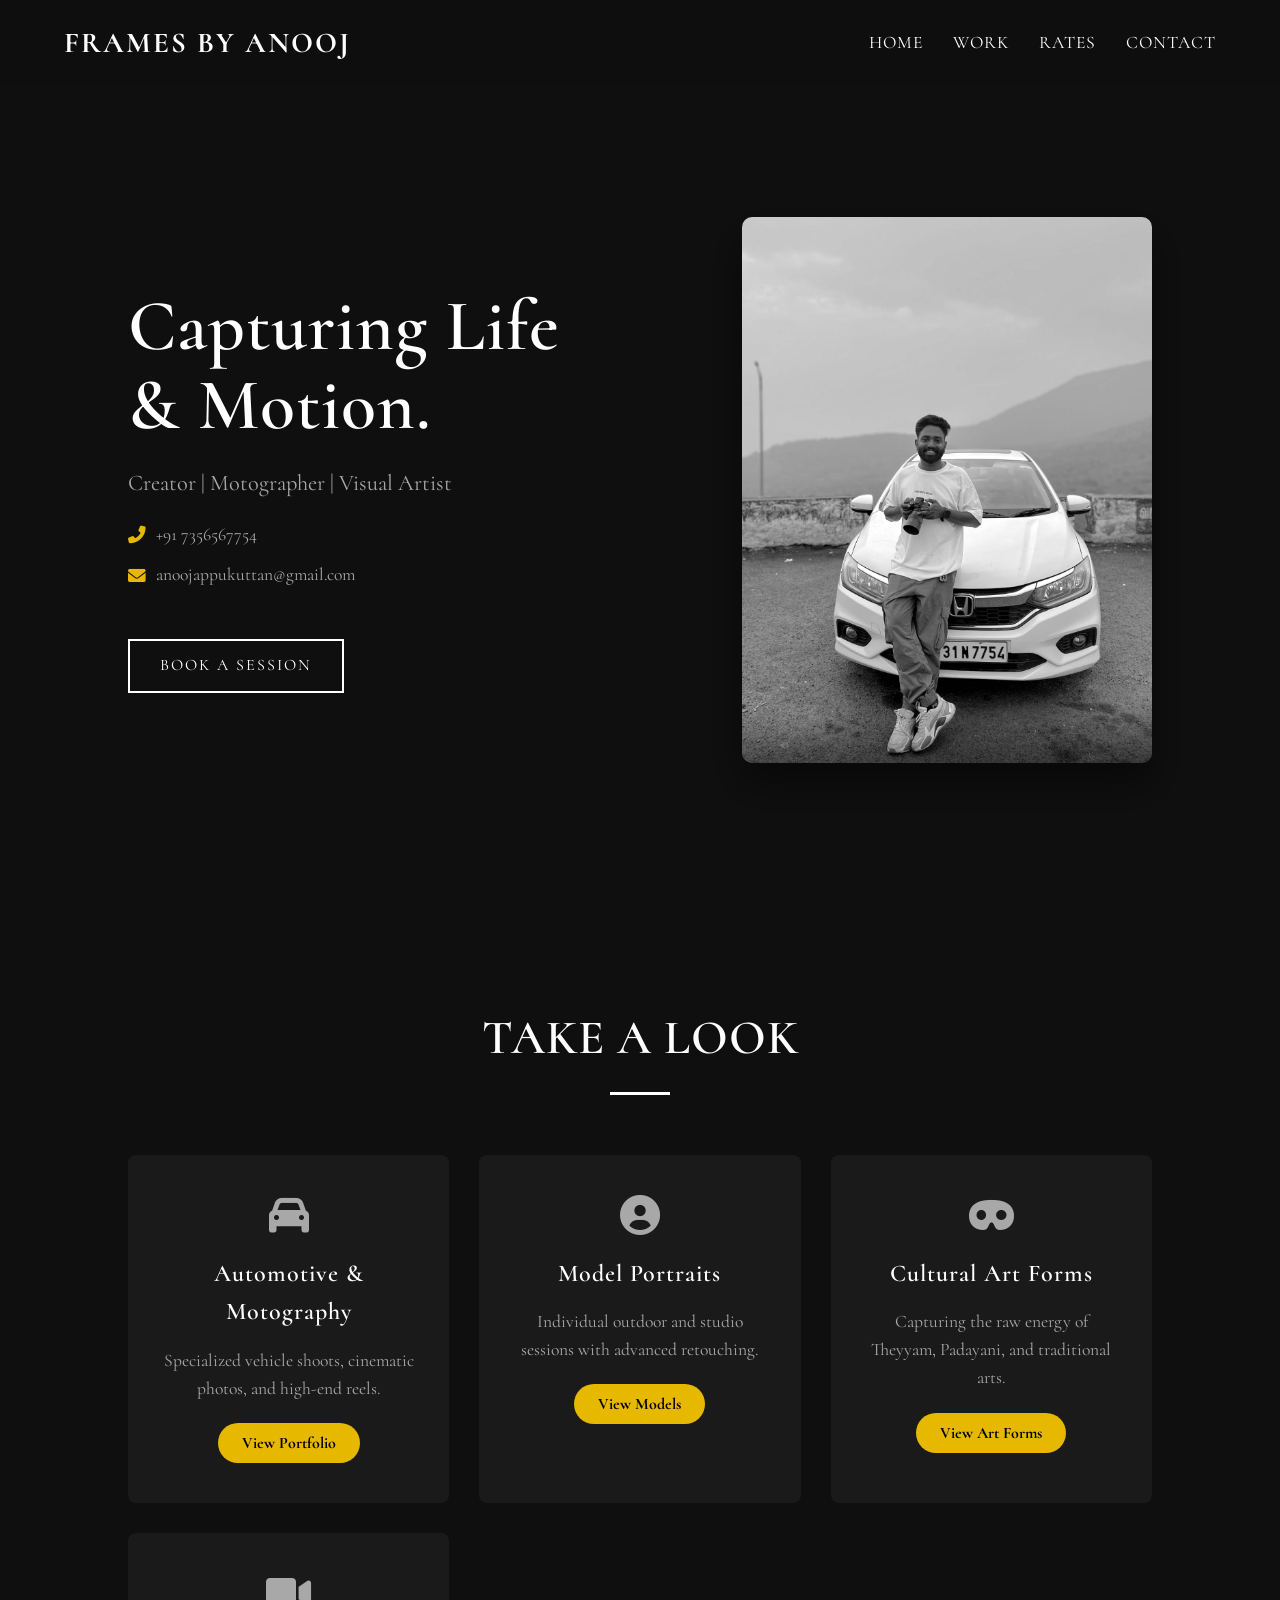
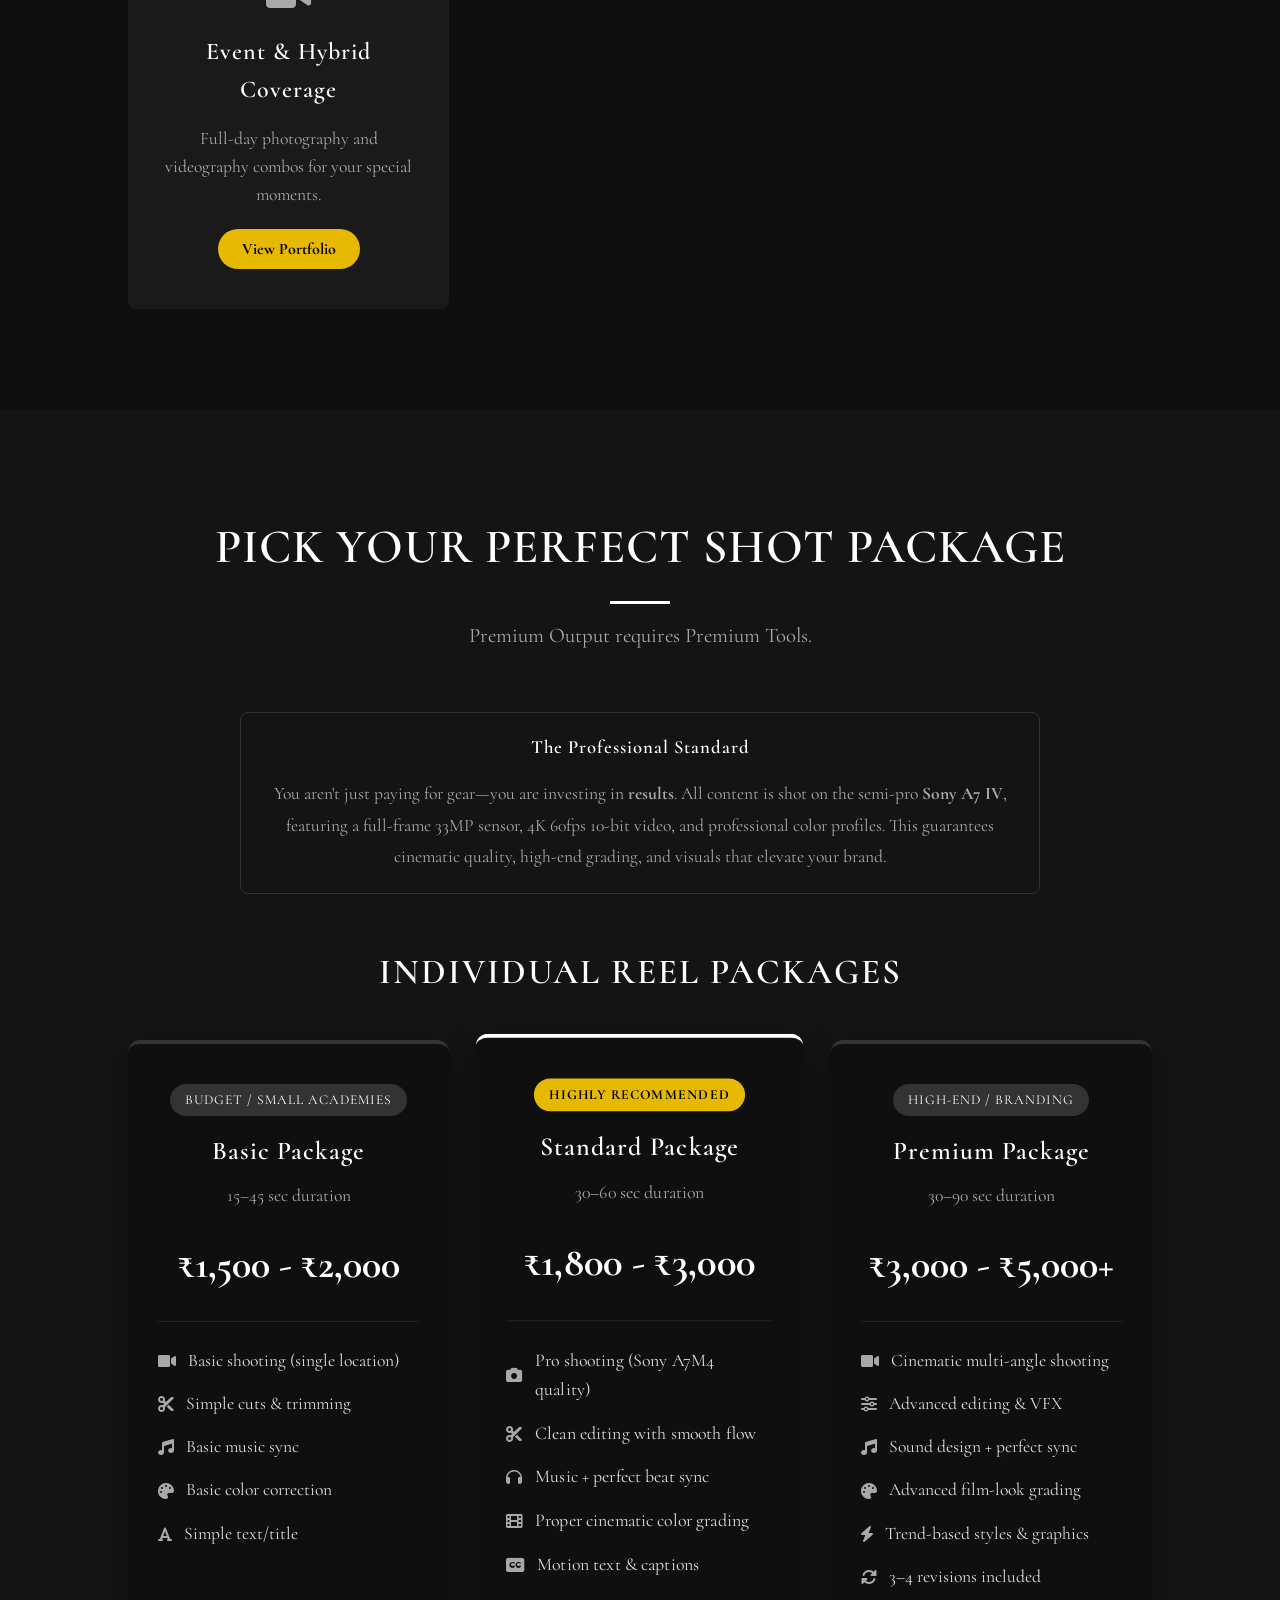
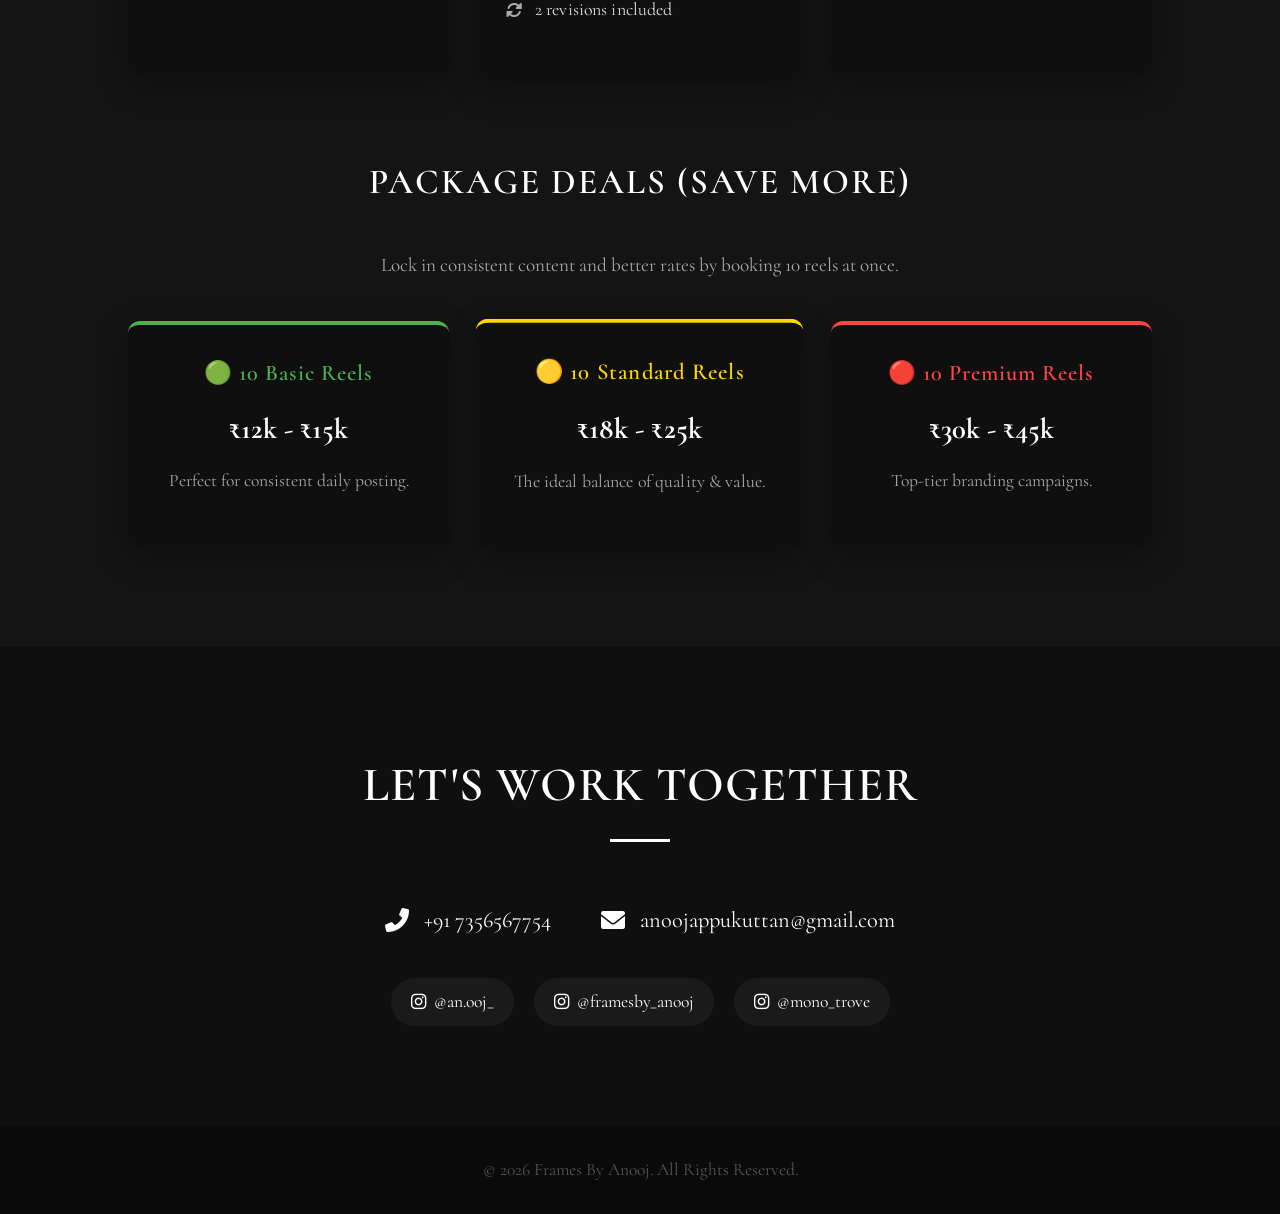
==== index.html @ c756875a "Update index.html" ====
<!DOCTYPE html>
<html lang="en">
<head>
    <meta charset="UTF-8">
    <meta name="viewport" content="width=device-width, initial-scale=1.0">
    <title>Frames By Anooj | Professional Photography & Videography</title>
    <link rel="preconnect" href="https://fonts.googleapis.com">
    <link rel="preconnect" href="https://fonts.gstatic.com" crossorigin>
    <link href="https://fonts.googleapis.com/css2?family=Cormorant:ital,wght@0,300..700;1,300..700&display=swap" rel="stylesheet">
    <link href="https://cdnjs.cloudflare.com/ajax/libs/font-awesome/6.0.0/css/all.min.css" rel="stylesheet">

    <style>
        /* Base Styles & Resets */
        * {
            margin: 0;
            padding: 0;
            box-sizing: border-box;
            font-family: 'Cormorant', serif;
        }

        html {
            scroll-behavior: smooth;
        }

        body {
            background-color: #0f0f0f;
            color: #ffffff;
            line-height: 1.6;
        }

        /* Typography & Colors */
        h1, h2, h3, h4 {
            font-weight: 600;
            letter-spacing: 1px;
        }

        p {
            font-size: 1.1rem;
        }

        a {
            text-decoration: none;
            color: #ffffff;
            transition: color 0.3s ease;
        }

        a:hover {
            color: #a8a8a8;
        }

        .btn {
            display: inline-block;
            padding: 12px 30px;
            margin-top: 20px;
            border: 2px solid #fff;
            color: #fff;
            text-transform: uppercase;
            font-size: 1rem;
            letter-spacing: 2px;
            transition: all 0.3s ease;
        }

        .btn:hover {
            background-color: #fff;
            color: #0f0f0f;
        }

        /* Navigation */
        nav {
            display: flex;
            justify-content: space-between;
            align-items: center;
            padding: 20px 5%;
            position: fixed;
            width: 100%;
            top: 0;
            z-index: 1000;
            background-color: rgba(15, 15, 15, 0.95);
            backdrop-filter: blur(10px);
        }

        .logo {
            font-size: 1.8rem;
            font-weight: bold;
            letter-spacing: 2px;
        }

        .nav-links {
            list-style: none;
            display: flex;
            gap: 30px;
        }

        .nav-links li a {
            font-size: 1.1rem;
            text-transform: uppercase;
            letter-spacing: 1px;
        }

        .hamburger {
            display: none;
            cursor: pointer;
            font-size: 1.5rem;
        }

        /* Hero Section */
        .hero {
            min-height: 100vh;
            display: flex;
            align-items: center;
            justify-content: space-between;
            padding: 0 10%;
            padding-top: 80px;
        }

        .hero-text {
            flex: 1;
        }

        .hero-text h1 {
            font-size: 4.5rem;
            line-height: 1.1;
            margin-bottom: 20px;
        }

        .hero-text p {
            font-size: 1.4rem;
            color: #a8a8a8;
            margin-bottom: 30px;
        }

        .hero-img {
            flex: 1;
            display: flex;
            justify-content: flex-end;
        }

        .hero-img img {
            max-width: 80%;
            border-radius: 10px;
            box-shadow: 0 20px 40px rgba(0,0,0,0.5);
            filter: grayscale(100%);
            transition: filter 0.5s ease;
        }

        .hero-img img:hover {
            filter: grayscale(0%);
        }

        /* Sections */
        .section-padding {
            padding: 100px 10%;
        }

        .section-title {
            text-align: center;
            margin-bottom: 60px;
        }

        .section-title h2 {
            font-size: 3rem;
            text-transform: uppercase;
        }

        .subtitle {
            color: #a8a8a8;
            margin-top: 15px;
            font-size: 1.3rem;
        }

        .underline {
            height: 3px;
            width: 60px;
            background-color: #fff;
            margin: 15px auto 0;
        }

        /* Services Grid */
        .services-grid {
            display: grid;
            grid-template-columns: repeat(auto-fit, minmax(250px, 1fr));
            gap: 30px;
        }

        .service-card {
            background-color: #1a1a1a;
            padding: 40px 30px;
            border-radius: 8px;
            text-align: center;
            transition: transform 0.3s ease;
        }

        .service-card:hover {
            transform: translateY(-10px);
        }

        .service-card i {
            font-size: 2.5rem;
            margin-bottom: 20px;
            color: #a8a8a8;
        }

        .service-card h3 {
            margin-bottom: 15px;
            font-size: 1.5rem;
        }

        .service-card p {
            color: #a8a8a8;
            font-size: 1.1rem;
        }

        /* Pricing Grid */
        .pricing {
            background-color: #141414;
        }

        .pricing-category h3 {
            text-align: center;
            margin-bottom: 40px;
            color: #fff;
            font-size: 2.2rem;
            text-transform: uppercase;
            letter-spacing: 2px;
        }

        .pricing-grid {
            display: grid;
            grid-template-columns: repeat(auto-fit, minmax(280px, 1fr));
            gap: 30px;
        }

        .pricing-card {
            background-color: #0f0f0f;
            padding: 40px 30px;
            border-radius: 12px;
            border-top: 4px solid #333;
            text-align: center;
            transition: all 0.3s ease;
            box-shadow: 0 10px 30px rgba(0,0,0,0.3);
        }

        .pricing-card.premium {
            border-top: 4px solid #fff;
            transform: scale(1.02);
        }

        .pricing-card:hover {
            transform: translateY(-10px);
            border-top-color: #fff;
        }

        .pricing-card h4 {
            font-size: 1.6rem;
            margin-bottom: 10px;
        }

        .pricing-card .duration, .pricing-card .desc {
            color: #a8a8a8;
            font-size: 1.1rem;
            margin-bottom: 20px;
            min-height: 30px;
        }

        .pricing-card .rate {
            font-size: 2.5rem;
            font-weight: bold;
            color: #fff;
            margin-bottom: 25px;
        }

        .pricing-card ul {
            list-style: none;
            text-align: left;
            border-top: 1px solid #222;
            padding-top: 25px;
        }

        .pricing-card ul li {
            margin-bottom: 15px;
            font-size: 1.1rem;
            color: #ddd;
            display: flex;
            align-items: center;
        }

        .pricing-card ul li i {
            color: #a8a8a8;
            margin-right: 12px;
            font-size: 1rem;
        }

        /* Contact Section */
        .contact-container {
            display: flex;
            flex-direction: column;
            align-items: center;
            gap: 40px;
        }

        .contact-info {
            display: flex;
            gap: 50px;
            flex-wrap: wrap;
            justify-content: center;
        }

        .info-item {
            display: flex;
            align-items: center;
            gap: 15px;
            font-size: 1.4rem;
        }

        .info-item i {
            font-size: 1.5rem;
        }

        .social-links {
            display: flex;
            gap: 20px;
            flex-wrap: wrap;
            justify-content: center;
        }

        .social-icon {
            display: flex;
            align-items: center;
            gap: 8px;
            padding: 10px 20px;
            background-color: #1a1a1a;
            border-radius: 30px;
            font-size: 1.1rem;
        }

        .social-icon:hover {
            background-color: #333;
        }

        /* Footer */
        footer {
            text-align: center;
            padding: 30px;
            background-color: #0a0a0a;
            color: #555;
            font-size: 1rem;
        }

        /* Animations */
        .fade-in {
            opacity: 0;
            transform: translateY(30px);
            transition: opacity 0.8s ease, transform 0.8s ease;
        }

        .fade-in.appear {
            opacity: 1;
            transform: translateY(0);
        }

        /* --- View Work Button Styles --- */
        .view-work-btn {
            margin-top: 20px;
            padding: 10px 24px;
            background-color: #e6b800;
            color: #000;
            border: none;
            border-radius: 25px;
            font-size: 1rem;
            font-weight: bold;
            cursor: pointer;
            transition: transform 0.3s ease, box-shadow 0.3s ease;
        }

        .view-work-btn:hover {
            transform: translateY(-3px);
            box-shadow: 0 5px 15px rgba(230, 184, 0, 0.4);
        }

        /* --- Modal & Gallery Styles --- */
        .modal {
            display: none;
            position: fixed;
            z-index: 2000;
            left: 0;
            top: 0;
            width: 100%;
            height: 100%;
            background-color: rgba(10, 10, 10, 0.95);
            overflow-y: auto;
            padding-bottom: 50px;
        }

        .close-modal {
            position: fixed;
            top: 20px;
            right: 35px;
            color: #f1f1f1;
            font-size: 45px;
            font-weight: bold;
            cursor: pointer;
            z-index: 2001;
            transition: color 0.3s;
        }

        .close-modal:hover {
            color: #e6b800;
        }

        .modal-content {
            display: grid;
            grid-template-columns: repeat(auto-fit, minmax(300px, 1fr));
            gap: 20px;
            padding: 80px 5% 20px;
            max-width: 1200px;
            margin: auto;
        }

        /* --- Bulletproof Anti-Save Image Protection & Hover Animations --- */
        .image-wrapper {
            position: relative;
            width: 100%;
            aspect-ratio: 4 / 5; /* This locks every image into a uniform, professional portrait shape */
            border-radius: 8px;
            overflow: hidden; 
            cursor: pointer;
        }

        .image-wrapper img {
            width: 100%;
            height: 100%; /* Forces the image to fill the new aspect ratio */
            object-fit: cover; /* Crops the image perfectly so it never stretches or squishes */
            display: block;
            border-radius: 8px;
            
            /* The smooth zoom transition */
            transition: transform 0.5s ease-in-out;
            
            /* Stops users from selecting or touching the image directly */
            -webkit-user-select: none;
            -moz-user-select: none;
            -ms-user-select: none;
            user-select: none;
            pointer-events: none; 
        }

        /* The Zoom Effect when hovering over the wrapper */
        .image-wrapper:hover img {
            transform: scale(1.08); /* Increased to 1.08 to make it highly visible */
        }

        /* The Invisible Shield that blocks right-clicks on the actual image */
        .image-wrapper::after {
            content: '';
            position: absolute;
            top: 0; 
            left: 0; 
            width: 100%; 
            height: 100%;
            z-index: 10;
            background: rgba(0,0,0,0); /* Forces browsers to see this as a solid, clickable layer */
        }

        /* Responsive Design */
        @media (max-width: 768px) {
            .hero {
                flex-direction: column-reverse;
                text-align: center;
                padding-top: 120px;
            }
            
            .hero-img {
                justify-content: center;
                margin-bottom: 40px;
            }
            
            .hero-img img {
                max-width: 100%;
            }
            
            .hero-text h1 {
                font-size: 3.2rem;
            }
            
            .nav-links {
                display: none; 
            }
            
            .hamburger {
                display: block;
            }
            
            .contact-info {
                flex-direction: column;
                gap: 20px;
            }
            
            .pricing-card.premium {
                transform: scale(1);
            }
        }

        /* --- Full View Lightbox Styles --- */
        .full-view-modal {
            display: none;
            position: fixed;
            z-index: 3000; /* Higher than the gallery modal */
            left: 0;
            top: 0;
            width: 100%;
            height: 100%;
            background-color: rgba(0, 0, 0, 0.98); 
            justify-content: center;
            align-items: center;
        }

        .close-full-view {
            position: absolute;
            top: 20px;
            right: 35px;
            color: #f1f1f1;
            font-size: 45px;
            font-weight: bold;
            cursor: pointer;
            z-index: 3001;
            transition: color 0.3s;
        }

        .close-full-view:hover {
            color: #e6b800;
        }

        .full-view-content {
            max-width: 90%;
            max-height: 90vh;
            border-radius: 4px;
            box-shadow: 0 0 20px rgba(0,0,0,0.8);
            pointer-events: auto; /* Allows the right-click to register on the image */
        }
        /* --- Contact Link Styles --- */
        .info-item a {
            color: #ffffff;
            text-decoration: none;
            transition: color 0.3s ease;
        }

        .info-item a:hover {
            color: #e6b800; /* Adds a nice gold hover effect matching your buttons */
        }

        /* --- Hero Section Contact Info --- */
        .hero-contact {
            display: flex;
            flex-direction: column;
            gap: 12px;
            margin-bottom: 30px;
        }

        .hero-contact a {
            color: #a8a8a8;
            font-size: 1.1rem;
            display: flex;
            align-items: center;
            gap: 10px;
            width: fit-content;
        }

        .hero-contact a i {
            color: #e6b800;
        }

        .hero-contact a:hover {
            color: #ffffff;
        }
    </style>
</head>
<body>

    <nav id="navbar">
        <div class="logo">FRAMES BY ANOOJ</div>
        <ul class="nav-links">
            <li><a href="#home">Home</a></li>
            <li><a href="#portfolio">Work</a></li>
            <li><a href="#pricing">Rates</a></li>
            <li><a href="#contact">Contact</a></li>
        </ul>
        <div class="hamburger">
            <i class="fas fa-bars"></i>
        </div>
    </nav>

    <section id="home" class="hero">
        <div class="hero-text fade-in">
            <h1>Capturing Life <br>& Motion.</h1>
            <p style="margin-bottom: 20px;">Creator | Motographer | Visual Artist</p>
            
            <div class="hero-contact">
                <a href="tel:+917356567754"><i class="fas fa-phone-alt"></i> +91 7356567754</a>
                <a href="mailto:anoojappukuttan@gmail.com"><i class="fas fa-envelope"></i> anoojappukuttan@gmail.com</a>
            </div>

            <a href="#contact" class="btn">Book a Session</a>
        </div>
        <div class="hero-img fade-in">
            <img src="anooj.jpeg" alt="Anooj - Motographer">
        </div>
    </section>

    <section id="portfolio" class="portfolio section-padding">
        <div class="section-title fade-in">
            <h2>Take a Look</h2>
            <div class="underline"></div>
        </div>
        <div class="services-grid fade-in">
            <div class="service-card">
                <i class="fas fa-car"></i>
                <h3>Automotive & Motography</h3>
                <p>Specialized vehicle shoots, cinematic photos, and high-end reels.</p>
                <button class="view-work-btn" onclick="openGallery('automotive')">View Portfolio</button>
            </div>
            <div class="service-card">
                <i class="fas fa-user-circle"></i>
                <h3>Model Portraits</h3>
                <p>Individual outdoor and studio sessions with advanced retouching.</p>
                <button class="view-work-btn" onclick="openGallery('models')">View Models</button>
            </div>

            <div class="service-card">
                <i class="fas fa-mask"></i>
                <h3>Cultural Art Forms</h3>
                <p>Capturing the raw energy of Theyyam, Padayani, and traditional arts.</p>
                <button class="view-work-btn" onclick="openGallery('artforms')">View Art Forms</button>
            </div>
            <div class="service-card">
                <i class="fas fa-video"></i>
                <h3>Event & Hybrid Coverage</h3>
                <p>Full-day photography and videography combos for your special moments.</p>
                <button class="view-work-btn" onclick="openGallery('events')">View Portfolio</button>
            </div>
        </div>
    </section>

    <div id="galleryModal" class="modal">
        <span class="close-modal" onclick="closeGallery()">&times;</span>
        <div class="modal-content" id="galleryContainer">
        </div>
    </div>

    <div id="fullViewModal" class="full-view-modal">
        <span class="close-full-view" onclick="closeFullView()">&times;</span>
        <img class="full-view-content allow-right-click" id="fullViewImage">
    </div>

    <section id="pricing" class="pricing section-padding">
        <div class="section-title fade-in">
            <h2>Pick Your Perfect Shot Package</h2>
            <div class="underline"></div>
            <p class="subtitle">Premium Output requires Premium Tools.</p>
        </div>

        <div class="gear-info fade-in" style="text-align: center; max-width: 800px; margin: 0 auto 50px; padding: 20px; border: 1px solid #333; border-radius: 8px;">
            <h3 style="margin-bottom: 15px; color: #fff;">The Professional Standard</h3>
            <p style="color: #a8a8a8; font-size: 1.1rem; line-height: 1.8;">
                You aren't just paying for gear—you are investing in <strong>results</strong>. All content is shot on the semi-pro <strong>Sony A7 IV</strong>, featuring a full-frame 33MP sensor, 4K 60fps 10-bit video, and professional color profiles. This guarantees cinematic quality, high-end grading, and visuals that elevate your brand.
            </p>
        </div>

        <div class="pricing-category fade-in">
            <h3>Individual Reel Packages</h3>
            <div class="pricing-grid">
                
                <div class="pricing-card">
                    <div style="background: #333; color: white; padding: 5px 15px; border-radius: 20px; font-size: 0.85rem; display: inline-block; margin-bottom: 15px; letter-spacing: 1px;">BUDGET / SMALL ACADEMIES</div>
                   <h4>Basic Package</h4>
                    <p class="duration">15–45 sec duration</p>
                    <div class="rate">₹1,500 - ₹2,000</div>
                    <ul>
                        <li><i class="fas fa-video"></i> Basic shooting (single location)</li>
                        <li><i class="fas fa-cut"></i> Simple cuts & trimming</li>
                        <li><i class="fas fa-music"></i> Basic music sync</li>
                        <li><i class="fas fa-palette"></i> Basic color correction</li>
                        <li><i class="fas fa-font"></i> Simple text/title</li>
                    </ul>
                </div>

                <div class="pricing-card premium">
                    <div style="background: #e6b800; color: #000; padding: 5px 15px; border-radius: 20px; font-size: 0.85rem; display: inline-block; margin-bottom: 15px; font-weight: bold; letter-spacing: 1px;"> HIGHLY RECOMMENDED</div>
                    <h4>Standard Package</h4>
                    <p class="duration">30–60 sec duration</p>
                    <div class="rate">₹1,800 - ₹3,000</div>
                    <ul>
                        <li><i class="fas fa-camera"></i> Pro shooting (Sony A7M4 quality)</li>
                        <li><i class="fas fa-cut"></i> Clean editing with smooth flow</li>
                        <li><i class="fas fa-headphones"></i> Music + perfect beat sync</li>
                        <li><i class="fas fa-film"></i> Proper cinematic color grading</li>
                        <li><i class="fas fa-closed-captioning"></i> Motion text & captions</li>
                        <li><i class="fas fa-sync-alt"></i> 2 revisions included</li>
                    </ul>
                </div>

                <div class="pricing-card">
                    <div style="background: #333; color: white; padding: 5px 15px; border-radius: 20px; font-size: 0.85rem; display: inline-block; margin-bottom: 15px; letter-spacing: 1px;">HIGH-END / BRANDING</div>
                    <h4>Premium Package</h4>
                    <p class="duration">30–90 sec duration</p>
                    <div class="rate">₹3,000 - ₹5,000+</div>
                    <ul>
                        <li><i class="fas fa-video"></i> Cinematic multi-angle shooting</li>
                        <li><i class="fas fa-sliders-h"></i> Advanced editing & VFX</li>
                        <li><i class="fas fa-music"></i> Sound design + perfect sync</li>
                        <li><i class="fas fa-palette"></i> Advanced film-look grading</li>
                        <li><i class="fas fa-bolt"></i> Trend-based styles & graphics</li>
                        <li><i class="fas fa-sync-alt"></i> 3–4 revisions included</li>
                    </ul>
                </div>

            </div>
        </div>

        <div class="pricing-category fade-in" style="margin-top: 80px;">
            <h3>Package Deals (Save More)</h3>
            <p style="text-align: center; color: #a8a8a8; margin-bottom: 40px; font-size: 1.2rem;">Lock in consistent content and better rates by booking 10 reels at once.</p>
            
            <div class="pricing-grid" style="grid-template-columns: repeat(auto-fit, minmax(250px, 1fr));">
                <div class="pricing-card" style="padding: 30px 20px; border-top-color: #4CAF50;">
                    <h4 style="color: #4CAF50; font-size: 1.4rem;">🟢 10 Basic Reels</h4>
                    <div class="rate" style="font-size: 1.8rem; margin: 15px 0;">₹12k - ₹15k</div>
                    <p class="desc">Perfect for consistent daily posting.</p>
                </div>

                <div class="pricing-card premium" style="padding: 30px 20px; border-top-color: #FFD700;">
                    <h4 style="color: #FFD700; font-size: 1.4rem;">🟡 10 Standard Reels</h4>
                    <div class="rate" style="font-size: 1.8rem; margin: 15px 0;">₹18k - ₹25k</div>
                    <p class="desc">The ideal balance of quality & value.</p>
                </div>

                <div class="pricing-card" style="padding: 30px 20px; border-top-color: #FF4444;">
                    <h4 style="color: #FF4444; font-size: 1.4rem;">🔴 10 Premium Reels</h4>
                    <div class="rate" style="font-size: 1.8rem; margin: 15px 0;">₹30k - ₹45k</div>
                    <p class="desc">Top-tier branding campaigns.</p>
                </div>
            </div>
        </div>
    </section>

    <section id="contact" class="contact section-padding">
        <div class="section-title fade-in">
            <h2>Let's Work Together</h2>
            <div class="underline"></div>
        </div>
        <div class="contact-container fade-in">
           <div class="contact-info">
                <div class="info-item">
                    <i class="fas fa-phone-alt"></i>
                    <a href="tel:+917356567754">+91 7356567754</a>
                </div>
                <div class="info-item">
                    <i class="fas fa-envelope"></i>
                    <a href="mailto:anoojappukuttan@gmail.com">anoojappukuttan@gmail.com</a>
                </div>
            </div>
            
            <div class="social-links">
                <a href="https://instagram.com/an.ooj_" target="_blank" class="social-icon"><i class="fab fa-instagram"></i> @an.ooj_</a>
                <a href="https://instagram.com/framesby_anooj" target="_blank" class="social-icon"><i class="fab fa-instagram"></i> @framesby_anooj</a>
                <a href="https://instagram.com/mono_trove" target="_blank" class="social-icon"><i class="fab fa-instagram"></i> @mono_trove</a>
            </div>
        </div>
    </section>

    <footer>
        <p>&copy; 2026 Frames By Anooj. All Rights Reserved.</p>
    </footer>

    <script>
        
        document.addEventListener("DOMContentLoaded", () => {
            // Fade-in animation on scroll
            const faders = document.querySelectorAll('.fade-in');

            const appearOptions = {
                threshold: 0.15,
                rootMargin: "0px 0px -50px 0px"
            };

            const appearOnScroll = new IntersectionObserver(function(entries, observer) {
                entries.forEach(entry => {
                    if (!entry.isIntersecting) {
                        return;
                    } else {
                        entry.target.classList.add('appear');
                        observer.unobserve(entry.target);
                    }
                });
            }, appearOptions);

            faders.forEach(fader => {
                appearOnScroll.observe(fader);
            });

            // Simple Mobile Menu Toggle Alert
            const hamburger = document.querySelector('.hamburger');
            hamburger.addEventListener('click', () => {
                alert("Mobile menu clicked! You can link a dropdown menu here.");
            });
        });

        // Ensure these filenames and extensions match your actual files exactly
        const portfolioImages = {
            'automotive': [
                'auto1.jpg',
                'auto2.jpg',
                'auto3.jpg',
                'auto4.jpg',
                'auto5.jpg',
                'auto6.jpg',
                'auto7.jpg',
                'auto8.jpg',
                'auto10.jpg'
                
            ],
            // New Category: Models
            'models': [
                'model1.jpg',
                'model2.jpg',
                'model3.jpg',
                'model4.jpg',
                'model5.jpg',
                'model6.jpg',
                'model7.jpg',
                'model8.jpg',
                'model9.jpg',
                'model10.jpg',
                'model11.jpg',
                'model12.jpg'
            ],
            // New Category: Theyyam, Padayani, etc.
            'artforms': [
                'cul1.jpg',
                'cul2.jpg',
                'cul3.jpg',
                'cul4.jpg',
                'cul5.jpg',
                'cul6.jpg',
                'cul7.jpg',
                'cul8.jpg',
                'cul9.jpg',
                'cul10.jpg',
                'cul11.jpg',
                'cul12.jpg',
                'cul13.jpg',
                'cul14.jpg',
                'cul15.jpg',
                'cul16.jpg',
                'cul17.jpg',
                'cul18.jpg',
                'cul19.jpg',
                'cul20.jpg',
                'cul21.jpg'
            ],
            
            'events': [
                'event1.jpg',
                'event2.jpg',
                'event3.jpg',
                'event4.jpg',
                'event5.jpg',
                'event6.jpg',
                'event7.jpg',
                'event8.jpg',
                'event9.jpg',
                'event10.jpg'
            ]
        };

       function openGallery(category) {
            const modal = document.getElementById('galleryModal');
            const container = document.getElementById('galleryContainer');
            container.innerHTML = ''; 

            if(portfolioImages[category]) {
                portfolioImages[category].forEach(imageSrc => {
                    const wrapper = document.createElement('div');
                    wrapper.className = 'image-wrapper';
                    
                    wrapper.addEventListener('contextmenu', function(e) {
                        e.preventDefault();
                        return false;
                    });
                    
                    const img = document.createElement('img');
                    img.src = imageSrc;
                    img.alt = 'Frames By Anooj Portfolio Work';
                    img.setAttribute('draggable', 'false');

                    wrapper.appendChild(img);
                    container.appendChild(wrapper);

                    // NEW: Open full view when clicking the wrapper
                    wrapper.addEventListener('click', function() {
                        openFullView(imageSrc);
                    });
                });
            }

            modal.style.display = 'block';
            document.body.style.overflow = 'hidden'; 
        }
        
        function closeGallery() {
            document.getElementById('galleryModal').style.display = 'none';
            document.body.style.overflow = 'auto'; // Restore background scrolling
        }

        // Allow users to close the gallery by clicking anywhere outside the images
        window.onclick = function(event) {
            const modal = document.getElementById('galleryModal');
            if (event.target == modal) {
                closeGallery();
            }
        }
        // NEW: Full View Functions
        function openFullView(src) {
            const fullViewModal = document.getElementById('fullViewModal');
            const fullViewImg = document.getElementById('fullViewImage');
            fullViewImg.src = src;
            fullViewModal.style.display = 'flex';
        }

        function closeFullView() {
            document.getElementById('fullViewModal').style.display = 'none';
        }

        // Allow closing full view by clicking the dark background
        document.getElementById('fullViewModal').addEventListener('click', function(event) {
            if (event.target === this) {
                closeFullView();
            }
        });

        // --- Global Anti-Save Protection Scripts --- //
        
        // Disable right-click across the entire website
        document.addEventListener('contextmenu', function(event) {
            event.preventDefault();
        });

        // Disable image dragging globally
        document.addEventListener('dragstart', function(event) {
            if (event.target.tagName === 'IMG') {
                event.preventDefault();
            }
        });

        // Disable common keyboard shortcuts for saving (Ctrl+S / Cmd+S)
        document.addEventListener('keydown', function(event) {
            if ((event.ctrlKey || event.metaKey) && event.key === 's') {
                event.preventDefault();
            }
        });
    </script>
</body>
</html>
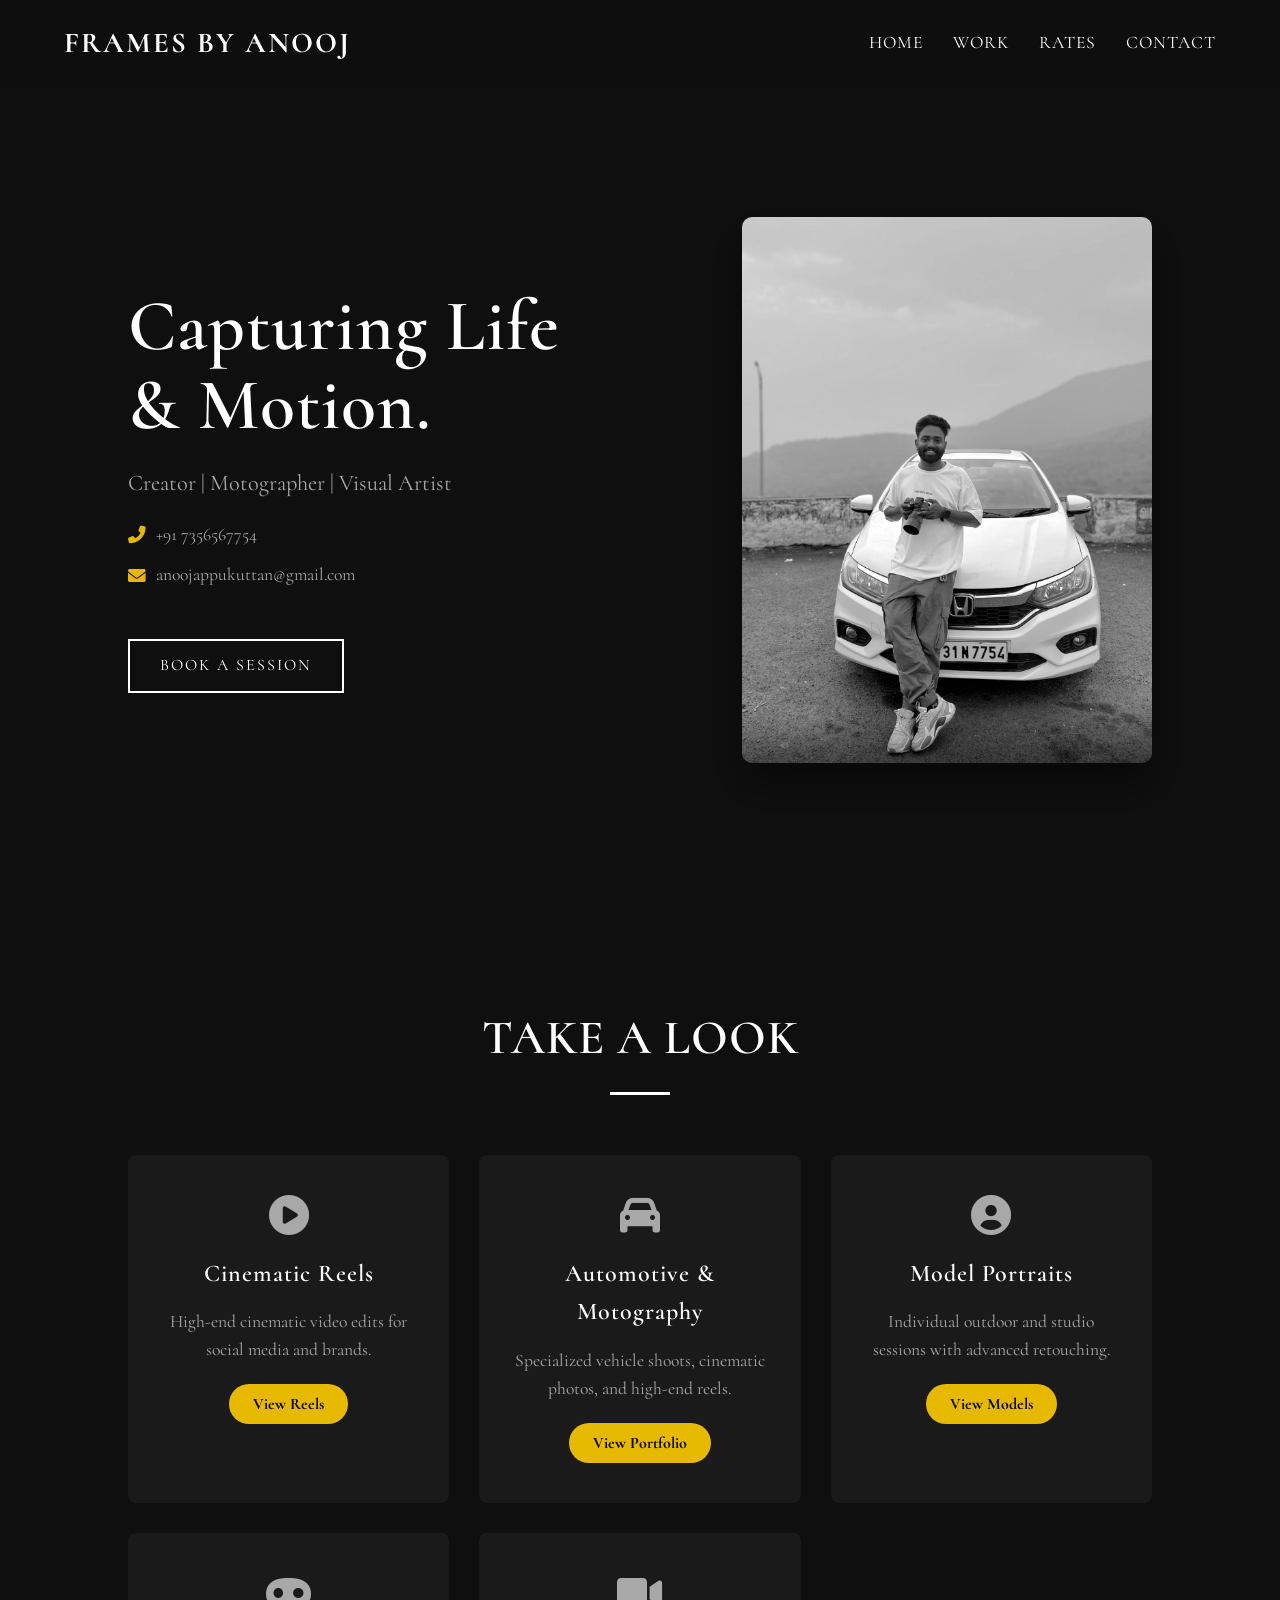
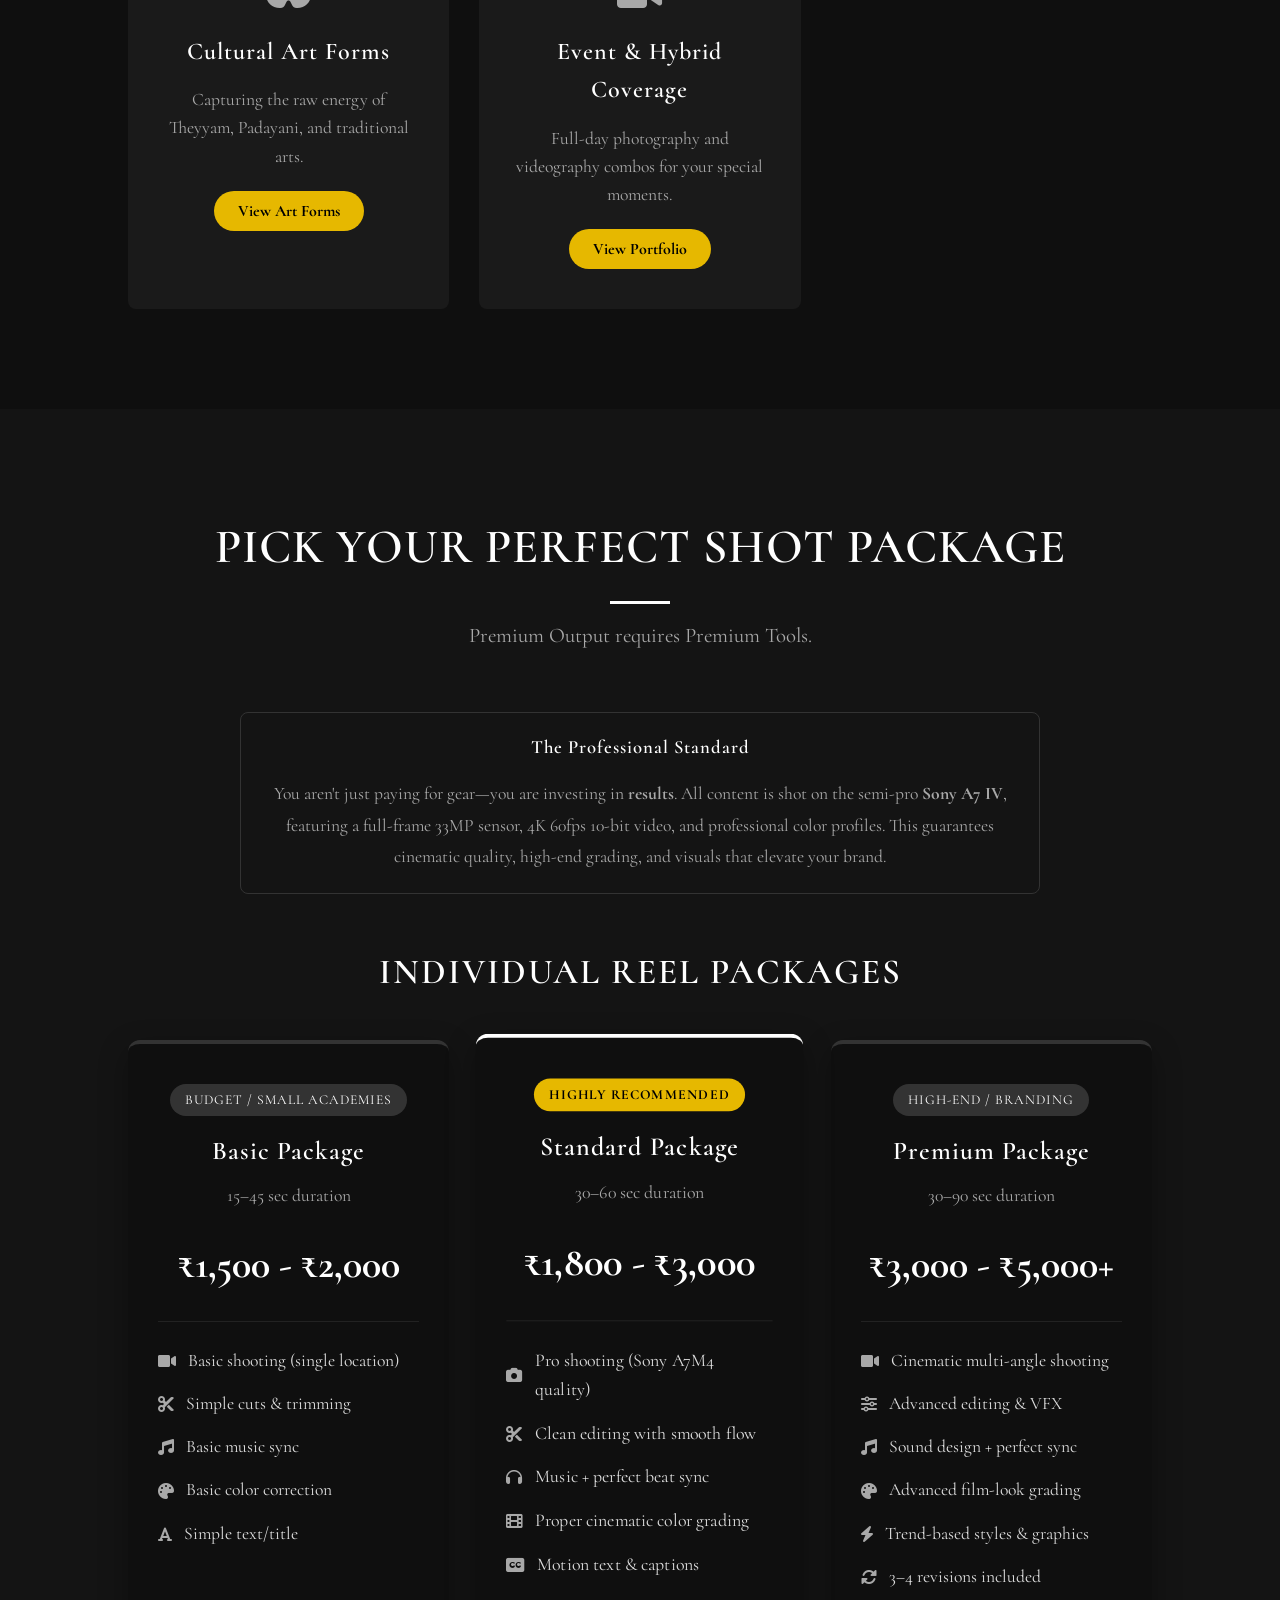
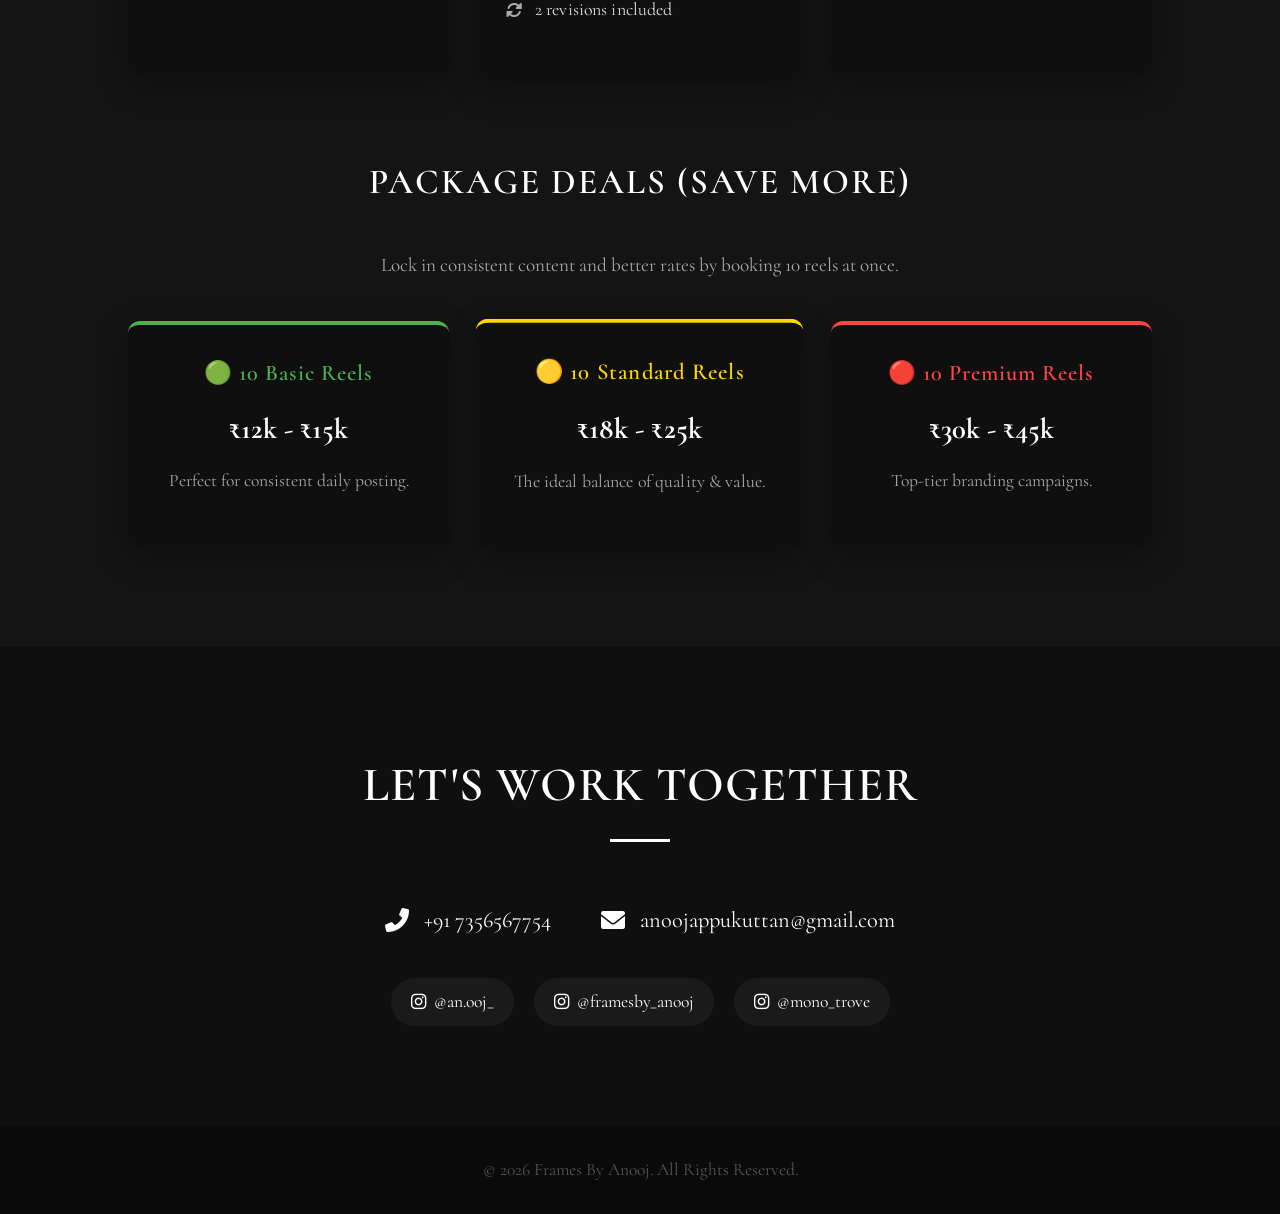
==== commit ef28a18b: "Update index.html" ====
--- a/index.html
+++ b/index.html
@@ -612,6 +612,12 @@
             <div class="underline"></div>
         </div>
         <div class="services-grid fade-in">
+            <div class="service-card">
+                <i class="fas fa-play-circle"></i>
+                <h3>Cinematic Reels</h3>
+                <p>High-end cinematic video edits for social media and brands.</p>
+                <button class="view-work-btn" onclick="openGallery('videos')">View Reels</button>
+            </div>
             <div class="service-card">
                 <i class="fas fa-car"></i>
                 <h3>Automotive & Motography</h3>
@@ -806,6 +812,23 @@
 
         // Ensure these filenames and extensions match your actual files exactly
         const portfolioImages = {
+            'videos': [
+                'video1.mp4',
+                'video2.mp4',
+                'video3.mp4',
+                'video4.mp4',
+                'video5.mp4',
+                'video6.mp4',
+                'video7.mp4',
+                'video8.mp4',
+                'video9.mp4',
+                'video10.mp4',
+                'video11.mp4',
+                'video12.mp4',
+                'video13.mp4',
+                'video14.mp4',
+                'video15.mp4',
+                    ],
             'automotive': [
                 'auto1.jpg',
                 'auto2.jpg',
@@ -873,38 +896,45 @@
         };
 
        function openGallery(category) {
-            const modal = document.getElementById('galleryModal');
-            const container = document.getElementById('galleryContainer');
-            container.innerHTML = ''; 
-
-            if(portfolioImages[category]) {
-                portfolioImages[category].forEach(imageSrc => {
-                    const wrapper = document.createElement('div');
-                    wrapper.className = 'image-wrapper';
-                    
-                    wrapper.addEventListener('contextmenu', function(e) {
-                        e.preventDefault();
-                        return false;
-                    });
-                    
-                    const img = document.createElement('img');
-                    img.src = imageSrc;
-                    img.alt = 'Frames By Anooj Portfolio Work';
-                    img.setAttribute('draggable', 'false');
-
-                    wrapper.appendChild(img);
-                    container.appendChild(wrapper);
-
-                    // NEW: Open full view when clicking the wrapper
-                    wrapper.addEventListener('click', function() {
-                        openFullView(imageSrc);
-                    });
+    const modal = document.getElementById('galleryModal');
+    const container = document.getElementById('galleryContainer');
+    container.innerHTML = ''; 
+
+    if(portfolioImages[category]) {
+        portfolioImages[category].forEach(itemSrc => {
+            const wrapper = document.createElement('div');
+            wrapper.className = 'image-wrapper';
+            
+            // Check if it's a video based on extension
+            const isVideo = itemSrc.endsWith('.mp4');
+
+            if (isVideo) {
+                const video = document.createElement('video');
+                video.src = itemSrc;
+                video.controls = true; // Adds play/pause buttons
+                video.style.width = '100%';
+                video.style.height = '100%';
+                video.style.objectFit = 'cover';
+                wrapper.appendChild(video);
+            } else {
+                // Keep the image logic
+                const img = document.createElement('img');
+                img.src = itemSrc;
+                img.setAttribute('draggable', 'false');
+                wrapper.appendChild(img);
+                
+                // Only allow click-to-zoom for images
+                wrapper.addEventListener('click', function() {
+                    openFullView(itemSrc);
                 });
             }
-
-            modal.style.display = 'block';
-            document.body.style.overflow = 'hidden'; 
-        }
+            container.appendChild(wrapper);
+        });
+    }
+
+    modal.style.display = 'block';
+    document.body.style.overflow = 'hidden'; 
+}
         
         function closeGallery() {
             document.getElementById('galleryModal').style.display = 'none';
@@ -939,9 +969,11 @@
 
         // --- Global Anti-Save Protection Scripts --- //
         
-        // Disable right-click across the entire website
+        // Disable right-click globally, EXCEPT for the full-view image
         document.addEventListener('contextmenu', function(event) {
-            event.preventDefault();
+            if (!event.target.classList.contains('allow-right-click')) {
+                event.preventDefault();
+            }
         });
 
         // Disable image dragging globally
